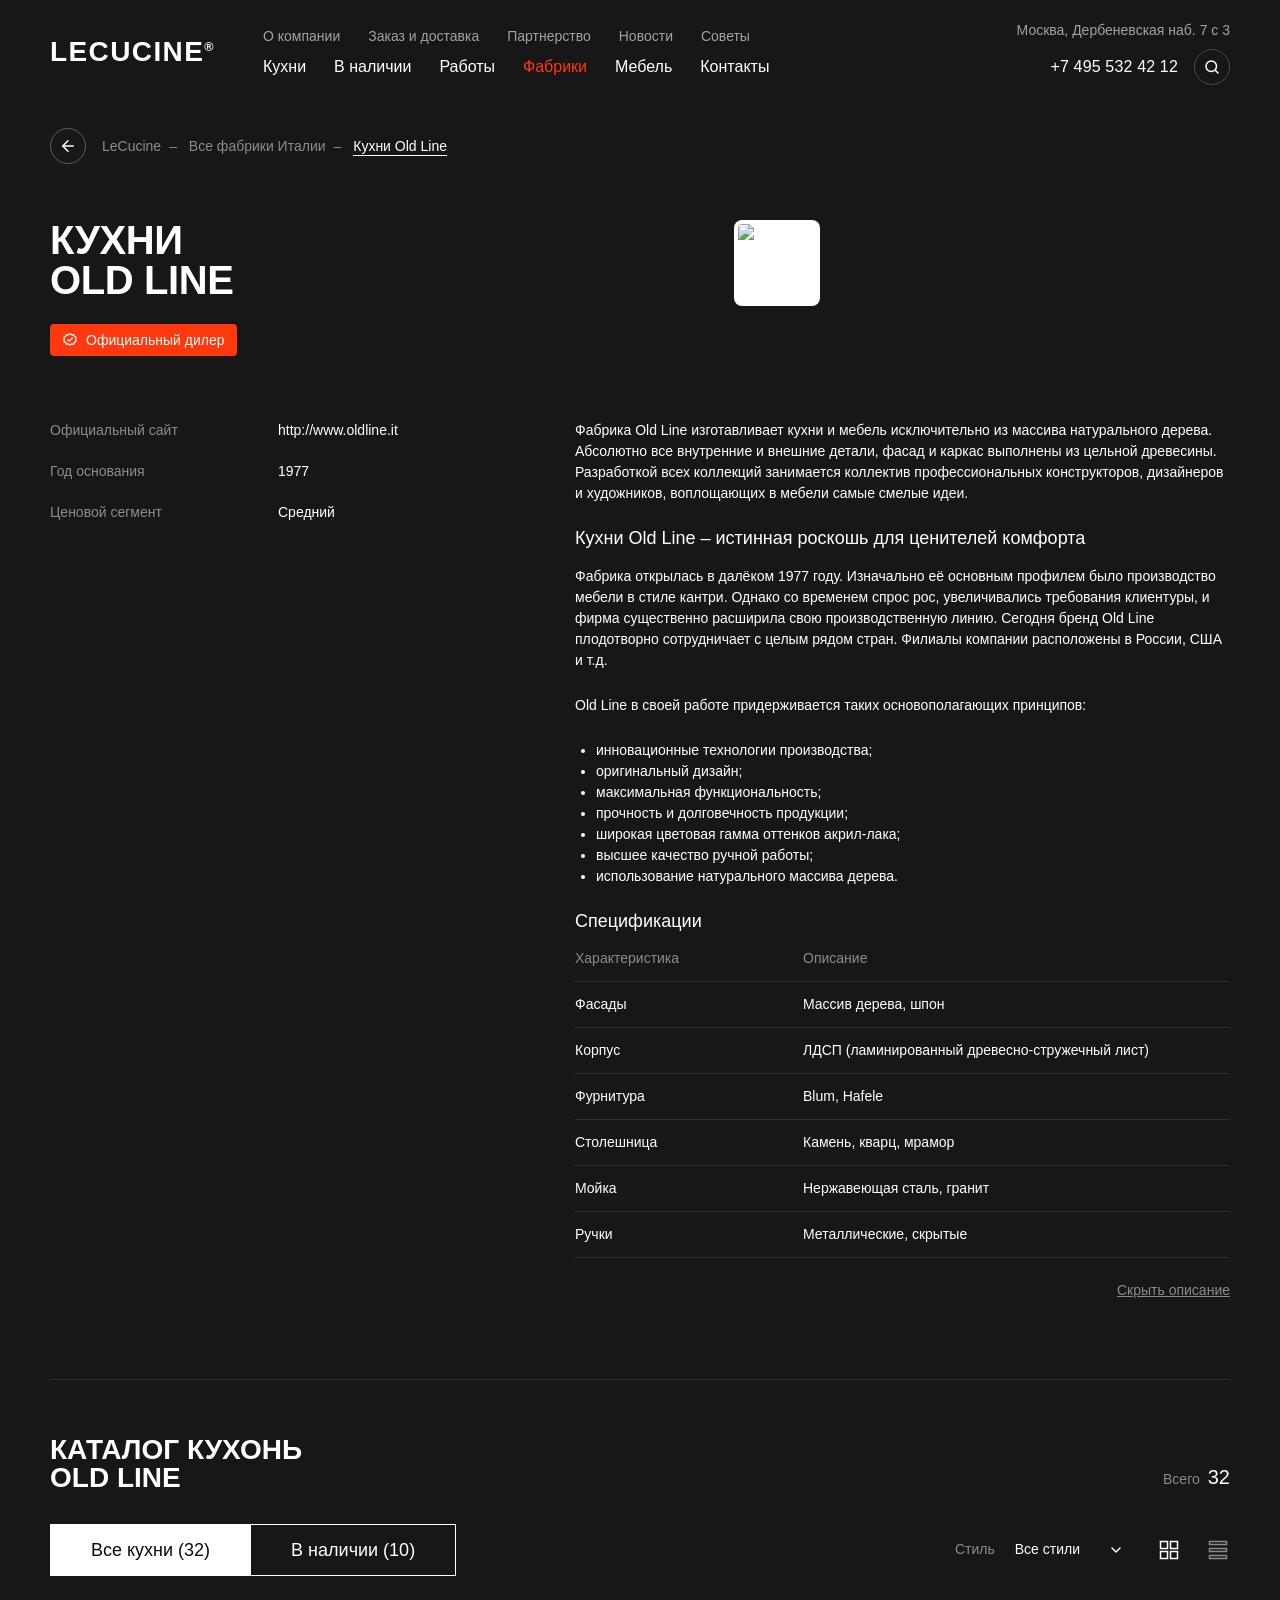
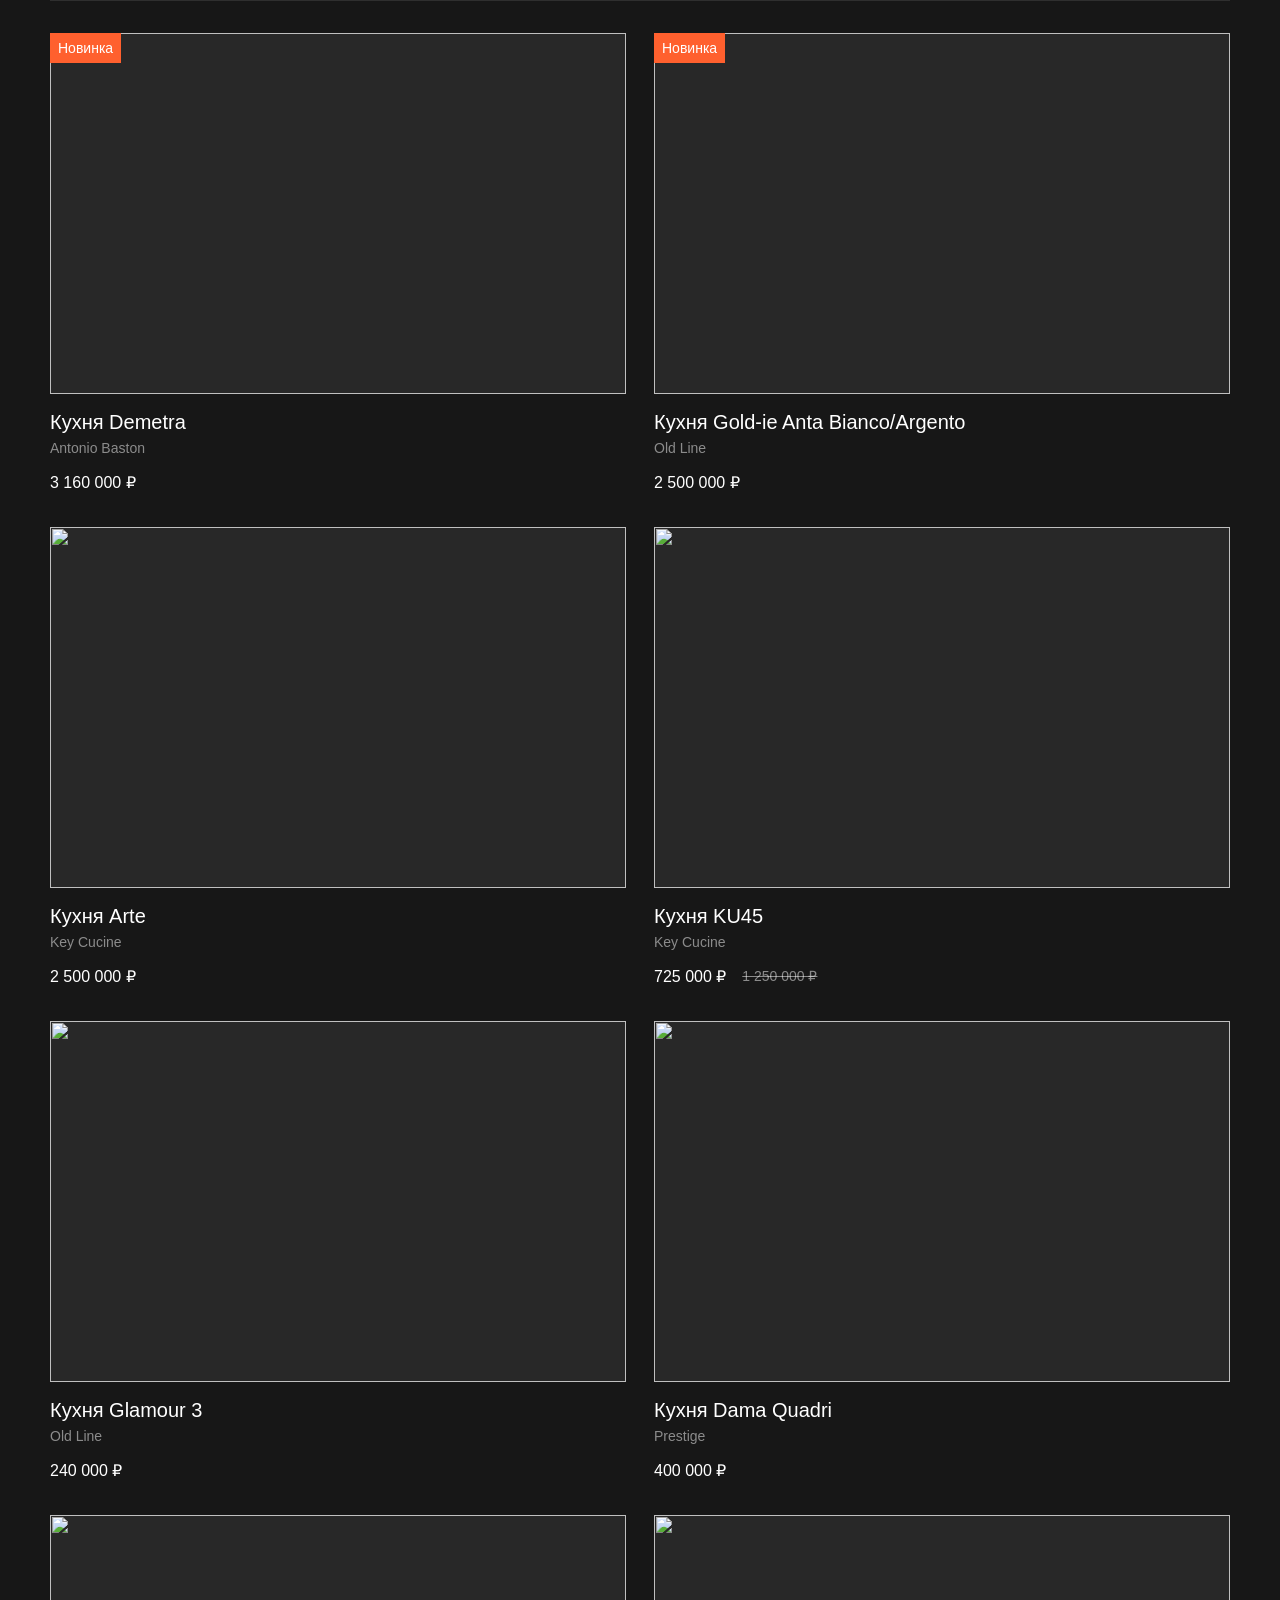
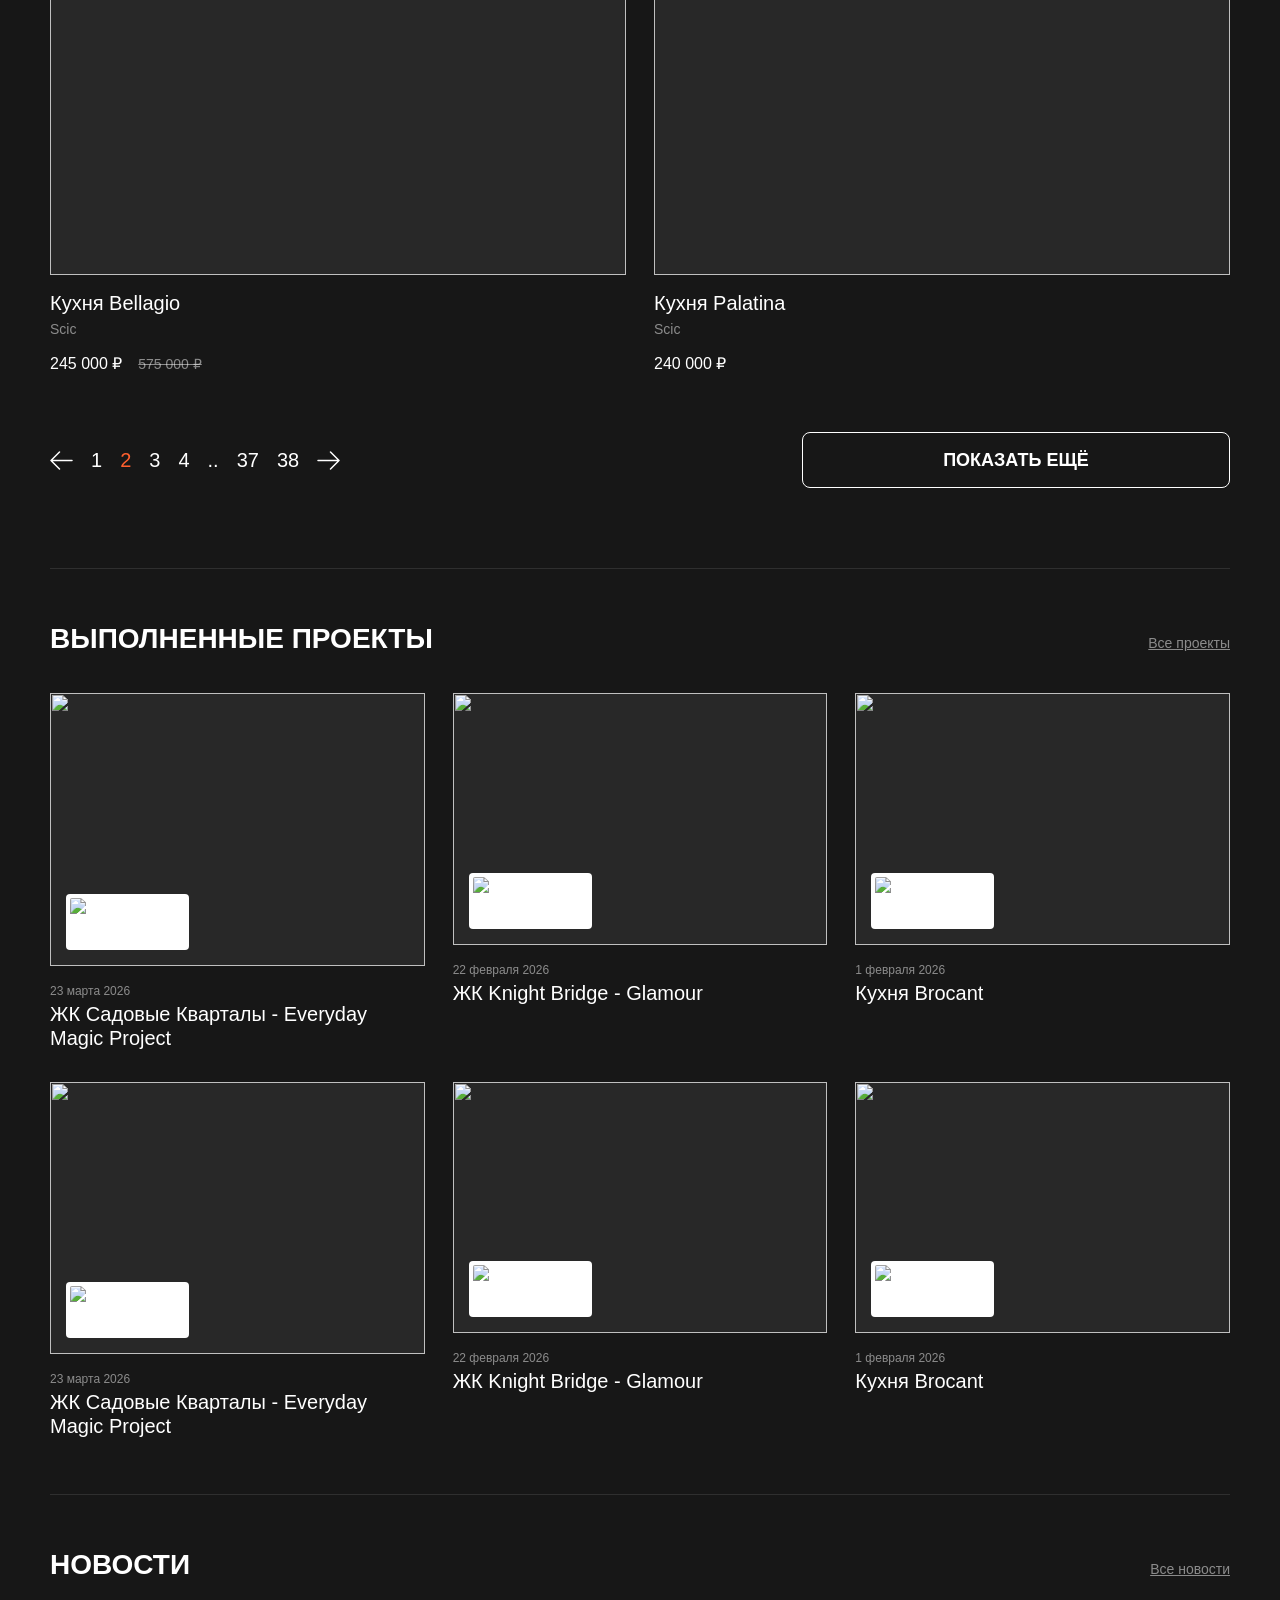
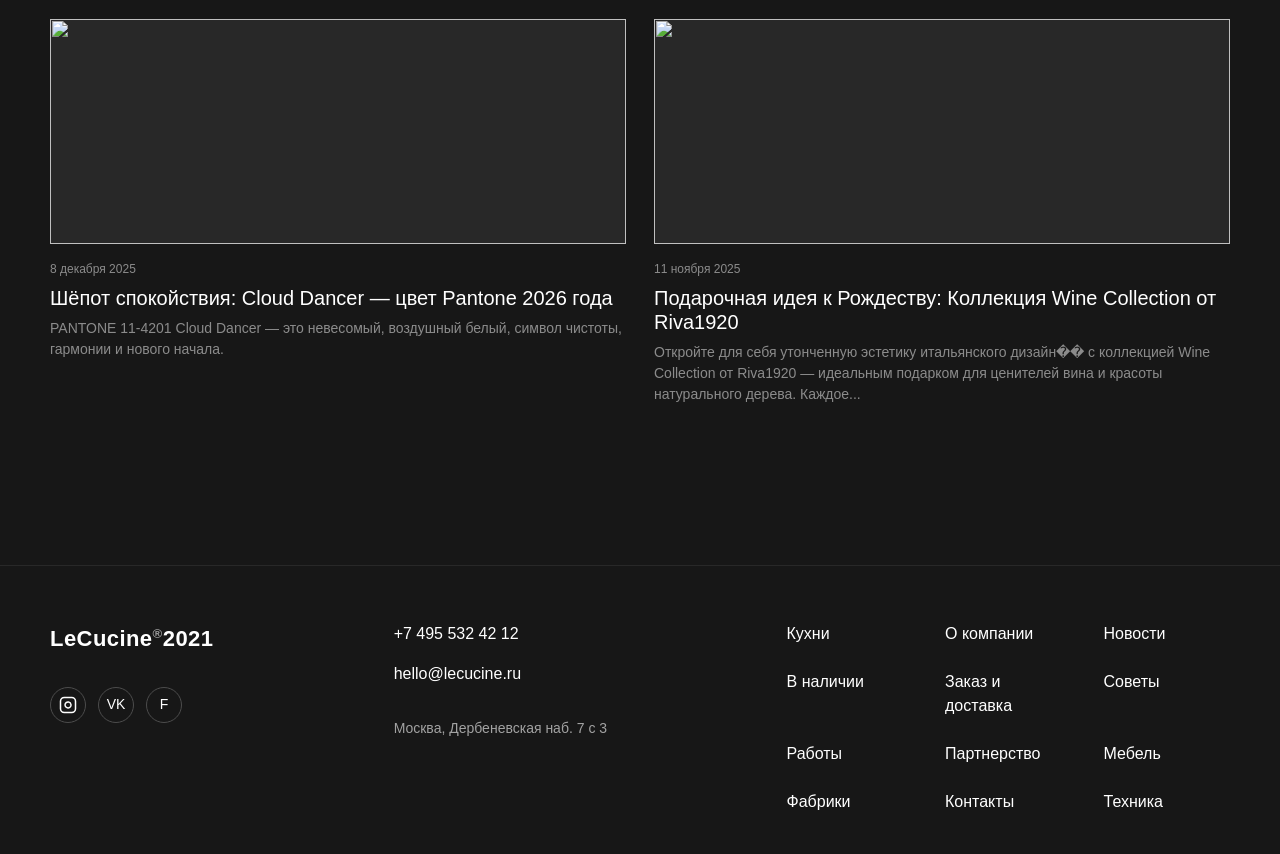
==== pages/factory/index.html @ 33e74cdb "Initial commit: LeCucine static prototype" ====
<!DOCTYPE html>
<html lang="ru">
<head>
  <meta charset="UTF-8" />
  <meta name="viewport" content="width=device-width, initial-scale=1.0" />
  <title>Кухни Old Line — LeCucine</title>

  <link rel="preconnect" href="https://api.fontshare.com" />
  <link href="https://api.fontshare.com/v2/css?f[]=switzer@400,500,600,700,800,900&display=swap" rel="stylesheet" />

  <link rel="stylesheet" href="../../shared/styles/base.css" />
  <link rel="stylesheet" href="../../shared/styles/header.css" />
  <link rel="stylesheet" href="../../shared/styles/footer.css" />
  <link rel="stylesheet" href="../../shared/styles/mobile-menu.css" />
  <link rel="stylesheet" href="./styles.css" />
</head>
<body>

  <!-- ===== Header ===== -->
  <header class="site-header">
    <div class="container">
      <div class="site-header__inner">
        <div class="site-header__brand">
          <a href="/" class="site-header__logo">LECUCINE<sup>®</sup></a>
          <nav class="site-header__nav" aria-label="Главная навигация">
            <div class="site-header__top">
              <a href="/about">О компании</a>
              <a href="/delivery">Заказ и доставка</a>
              <a href="/partners">Партнерство</a>
              <a href="/novosti">Новости</a>
              <a href="/sovety">Советы</a>
            </div>
            <div class="site-header__main">
              <a href="/kuhni">Кухни</a>
              <a href="/v-nalichii">В наличии</a>
              <a href="/raboty">Работы</a>
              <a href="/fabriki" class="active">Фабрики</a>
              <a href="/mebel">Мебель</a>
              <a href="/kontakty">Контакты</a>
            </div>
          </nav>
        </div>
        <div class="site-header__aside">
          <div class="site-header__address">Москва, Дербеневская наб. 7 с 3</div>
          <div class="site-header__phone-row">
            <a href="tel:+74955324212" class="site-header__phone">+7 495 532 42 12</a>
            <button class="site-header__search" aria-label="Поиск">
              <svg width="18" height="18" viewBox="0 0 24 24" fill="none" stroke="currentColor" stroke-width="2" stroke-linecap="round" stroke-linejoin="round"><circle cx="11" cy="11" r="7" /><line x1="20" y1="20" x2="16.65" y2="16.65" /></svg>
            </button>
          </div>
        </div>
        <button class="site-header__burger" aria-label="Открыть меню"><span></span><span></span><span></span></button>
      </div>
    </div>
  </header>

  <main>
    <div class="container">

      <!-- ===== Top: back + breadcrumbs ===== -->
      <div class="factory-top">
        <a href="/fabriki" class="factory-top__back" aria-label="Назад">
          <svg width="18" height="18" viewBox="0 0 24 24" fill="none" stroke="currentColor" stroke-width="2" stroke-linecap="round" stroke-linejoin="round"><line x1="19" y1="12" x2="5" y2="12" /><polyline points="12 19 5 12 12 5" /></svg>
        </a>
        <nav class="factory-top__crumbs" aria-label="Хлебные крошки">
          <a href="/">LeCucine</a><span class="sep">–</span>
          <a href="/fabriki">Все фабрики Италии</a><span class="sep">–</span>
          <span class="current">Кухни Old Line</span>
        </nav>
      </div>

      <!-- ===== Hero ===== -->
      <section class="factory-hero">

        <!-- Title row: 770w (text 542 + logo 86) -->
        <div class="factory-hero__head">
          <div class="factory-hero__head-text">
            <h1 class="factory-hero__name">Кухни<br />Old Line</h1>
            <span class="factory-hero__dealer">
              <svg class="factory-hero__dealer-icon" width="16" height="16" viewBox="0 0 16 16" fill="none" xmlns="http://www.w3.org/2000/svg" aria-hidden="true">
                <path d="M8 1.6 9.59 2.81 11.58 2.55 12.46 4.34 14.16 5.41 13.65 7.36 14.16 9.31 12.46 10.38 11.58 12.17 9.59 11.91 8 13.12 6.41 11.91 4.42 12.17 3.54 10.38 1.84 9.31 2.35 7.36 1.84 5.41 3.54 4.34 4.42 2.55 6.41 2.81 8 1.6Z" stroke="currentColor" stroke-width="1.2" stroke-linejoin="round" />
                <path d="M5.6 7.6 7.2 9.2 10.4 6" stroke="currentColor" stroke-width="1.2" stroke-linecap="round" stroke-linejoin="round" />
              </svg>
              Официальный дилер
            </span>
          </div>
          <a href="https://www.oldline.it" class="factory-hero__brand-logo" aria-label="Old Line">
            <img src="../../assets/figma-factory/brand-logo.png" alt="Old Line" />
          </a>
        </div>

        <!-- Body: 332 + 655 -->
        <div class="factory-hero__body">

          <!-- Left: extra info 332w -->
          <dl class="factory-meta">
            <div class="factory-meta__row">
              <dt class="factory-meta__label">Официальный сайт</dt>
              <dd class="factory-meta__value"><a href="https://www.oldline.it" rel="nofollow noopener" target="_blank">http://www.oldline.it</a></dd>
            </div>
            <div class="factory-meta__row">
              <dt class="factory-meta__label">Год основания</dt>
              <dd class="factory-meta__value">1977</dd>
            </div>
            <div class="factory-meta__row">
              <dt class="factory-meta__label">Ценовой сегмент</dt>
              <dd class="factory-meta__value">Средний</dd>
            </div>
          </dl>

          <!-- Right: description 655w -->
          <div class="factory-desc">
            <p>Фабрика Old Line изготавливает кухни и мебель исключительно из массива натурального дерева. Абсолютно все внутренние и внешние детали, фасад и каркас выполнены из цельной древесины. Разработкой всех коллекций занимается коллектив профессиональных конструкторов, дизайнеров и художников, воплощающих в мебели самые смелые идеи.</p>

            <h2 class="factory-desc__heading">Кухни Old Line – истинная роскошь для ценителей комфорта</h2>

            <p>Фабрика открылась в далёком 1977 году. Изначально её основным профилем было производство мебели в стиле кантри. Однако со временем спрос рос, увеличивались требования клиентуры, и фирма существенно расширила свою производственную линию. Сегодня бренд Old Line плодотворно сотрудничает с целым рядом стран. Филиалы компании расположены в России, США и т.д.</p>

            <p>Old Line в своей работе придерживается таких основополагающих принципов:</p>

            <ul class="factory-desc__list">
              <li>инновационные технологии производства;</li>
              <li>оригинальный дизайн;</li>
              <li>максимальная функциональность;</li>
              <li>прочность и долговечность продукции;</li>
              <li>широкая цветовая гамма оттенков акрил-лака;</li>
              <li>высшее качество ручной работы;</li>
              <li>использование натурального массива дерева.</li>
            </ul>

            <h2 class="factory-desc__heading">Спецификации</h2>

            <div class="factory-specs">
              <div class="factory-specs__row factory-specs__row--head">
                <span class="factory-specs__label">Характеристика</span>
                <span class="factory-specs__value">Описание</span>
              </div>
              <div class="factory-specs__row">
                <span class="factory-specs__label">Фасады</span>
                <span class="factory-specs__value">Массив дерева, шпон</span>
              </div>
              <div class="factory-specs__row">
                <span class="factory-specs__label">Корпус</span>
                <span class="factory-specs__value">ЛДСП (ламинированный древесно-стружечный лист)</span>
              </div>
              <div class="factory-specs__row">
                <span class="factory-specs__label">Фурнитура</span>
                <span class="factory-specs__value">Blum, Hafele</span>
              </div>
              <div class="factory-specs__row">
                <span class="factory-specs__label">Столешница</span>
                <span class="factory-specs__value">Камень, кварц, мрамор</span>
              </div>
              <div class="factory-specs__row">
                <span class="factory-specs__label">Мойка</span>
                <span class="factory-specs__value">Нержавеющая сталь, гранит</span>
              </div>
              <div class="factory-specs__row">
                <span class="factory-specs__label">Ручки</span>
                <span class="factory-specs__value">Металлические, скрытые</span>
              </div>
            </div>

            <a href="#" class="factory-desc__toggle">Скрыть описание</a>
          </div>
        </div>
      </section>

      <!-- ===== Catalog title ===== -->
      <div class="catalog-title-row">
        <h2 class="catalog-title">Каталог кухонь<br />Old Line</h2>
        <div class="catalog-count">
          <span class="catalog-count__label">Всего</span>
          <span class="catalog-count__value">32</span>
        </div>
      </div>

      <!-- ===== Tabs row ===== -->
      <div class="catalog-tabs-row">
        <div class="catalog-tabs">
          <a href="#" class="catalog-tab catalog-tab--active">Все кухни (32)</a>
          <a href="#" class="catalog-tab">В наличии (10)</a>
        </div>
        <div class="catalog-tools">
          <label class="catalog-dropdown">
            <span class="catalog-dropdown__label">Стиль</span>
            <span class="catalog-dropdown__value">Все стили</span>
            <svg class="catalog-dropdown__chevron" width="16" height="16" viewBox="0 0 16 16" fill="none" aria-hidden="true">
              <path d="M4 6L8 10L12 6" stroke="currentColor" stroke-width="1.5" stroke-linecap="round" stroke-linejoin="round" />
            </svg>
          </label>
          <button class="catalog-grid-btn catalog-grid-btn--active" aria-label="Сетка">
            <svg width="20" height="20" viewBox="0 0 20 20" fill="none" aria-hidden="true">
              <rect x="1.5" y="1.5" width="7" height="7" stroke="currentColor" stroke-width="1.5" />
              <rect x="11.5" y="1.5" width="7" height="7" stroke="currentColor" stroke-width="1.5" />
              <rect x="1.5" y="11.5" width="7" height="7" stroke="currentColor" stroke-width="1.5" />
              <rect x="11.5" y="11.5" width="7" height="7" stroke="currentColor" stroke-width="1.5" />
            </svg>
          </button>
          <button class="catalog-grid-btn" aria-label="Список">
            <svg width="20" height="20" viewBox="0 0 20 20" fill="none" aria-hidden="true">
              <rect x="1.5" y="1.5" width="17" height="3" stroke="currentColor" stroke-width="1.5" />
              <rect x="1.5" y="8.5" width="17" height="3" stroke="currentColor" stroke-width="1.5" />
              <rect x="1.5" y="15.5" width="17" height="3" stroke="currentColor" stroke-width="1.5" />
            </svg>
          </button>
        </div>
      </div>

      <!-- ===== Products grid 2×4 (Figma 4:2655) ===== -->
      <section class="catalog-products">
        <article class="catalog-product">
          <a href="/kuhni/demetra" class="catalog-product__media">
            <img class="catalog-product__img" src="../../assets/figma-factory/product-01.jpg" alt="" />
            <span class="catalog-product__label">Новинка</span>
          </a>
          <div class="catalog-product__body">
            <a href="/kuhni/demetra" class="catalog-product__name">Кухня Demetra</a>
            <div class="catalog-product__brand">Antonio Baston</div>
            <div class="catalog-product__prices">
              <span class="catalog-product__price">3&nbsp;160&nbsp;000&nbsp;₽</span>
            </div>
          </div>
        </article>

        <article class="catalog-product">
          <a href="/kuhni/gold-ie" class="catalog-product__media">
            <img class="catalog-product__img" src="../../assets/figma-factory/product-02.jpg" alt="" />
            <span class="catalog-product__label">Новинка</span>
          </a>
          <div class="catalog-product__body">
            <a href="/kuhni/gold-ie" class="catalog-product__name">Кухня Gold-ie Anta Bianco/Argento</a>
            <div class="catalog-product__brand">Old Line</div>
            <div class="catalog-product__prices">
              <span class="catalog-product__price">2&nbsp;500&nbsp;000&nbsp;₽</span>
            </div>
          </div>
        </article>

        <article class="catalog-product">
          <a href="/kuhni/arte" class="catalog-product__media">
            <img class="catalog-product__img" src="../../assets/figma-factory/product-03.jpg" alt="" />
          </a>
          <div class="catalog-product__body">
            <a href="/kuhni/arte" class="catalog-product__name">Кухня Arte</a>
            <div class="catalog-product__brand">Key Cucine</div>
            <div class="catalog-product__prices">
              <span class="catalog-product__price">2&nbsp;500&nbsp;000&nbsp;₽</span>
            </div>
          </div>
        </article>

        <article class="catalog-product">
          <a href="/kuhni/ku45" class="catalog-product__media">
            <img class="catalog-product__img" src="../../assets/figma-factory/product-04.jpg" alt="" />
          </a>
          <div class="catalog-product__body">
            <a href="/kuhni/ku45" class="catalog-product__name">Кухня KU45</a>
            <div class="catalog-product__brand">Key Cucine</div>
            <div class="catalog-product__prices">
              <span class="catalog-product__price">725&nbsp;000&nbsp;₽</span>
              <span class="catalog-product__price-old">1&nbsp;250&nbsp;000&nbsp;₽</span>
            </div>
          </div>
        </article>

        <article class="catalog-product">
          <a href="/kuhni/glamour-3" class="catalog-product__media">
            <img class="catalog-product__img" src="../../assets/figma-factory/product-05.jpg" alt="" />
          </a>
          <div class="catalog-product__body">
            <a href="/kuhni/glamour-3" class="catalog-product__name">Кухня Glamour 3</a>
            <div class="catalog-product__brand">Old Line</div>
            <div class="catalog-product__prices">
              <span class="catalog-product__price">240&nbsp;000&nbsp;₽</span>
            </div>
          </div>
        </article>

        <article class="catalog-product">
          <a href="/kuhni/dama-quadri" class="catalog-product__media">
            <img class="catalog-product__img" src="../../assets/figma-factory/product-06.jpg" alt="" />
          </a>
          <div class="catalog-product__body">
            <a href="/kuhni/dama-quadri" class="catalog-product__name">Кухня Dama Quadri</a>
            <div class="catalog-product__brand">Prestige</div>
            <div class="catalog-product__prices">
              <span class="catalog-product__price">400&nbsp;000&nbsp;₽</span>
            </div>
          </div>
        </article>

        <article class="catalog-product">
          <a href="/kuhni/bellagio" class="catalog-product__media">
            <img class="catalog-product__img" src="../../assets/figma-factory/product-07.jpg" alt="" />
          </a>
          <div class="catalog-product__body">
            <a href="/kuhni/bellagio" class="catalog-product__name">Кухня Bellagio</a>
            <div class="catalog-product__brand">Scic</div>
            <div class="catalog-product__prices">
              <span class="catalog-product__price">245&nbsp;000&nbsp;₽</span>
              <span class="catalog-product__price-old">575&nbsp;000&nbsp;₽</span>
            </div>
          </div>
        </article>

        <article class="catalog-product">
          <a href="/kuhni/palatina" class="catalog-product__media">
            <img class="catalog-product__img" src="../../assets/figma-factory/product-08.jpg" alt="" />
          </a>
          <div class="catalog-product__body">
            <a href="/kuhni/palatina" class="catalog-product__name">Кухня Palatina</a>
            <div class="catalog-product__brand">Scic</div>
            <div class="catalog-product__prices">
              <span class="catalog-product__price">240&nbsp;000&nbsp;₽</span>
            </div>
          </div>
        </article>
      </section>

      <!-- ===== Pagination + Show more ===== -->
      <div class="catalog-paginate">
        <nav class="pagination" aria-label="Пагинация">
          <button class="pagination__btn pagination__btn--prev" aria-label="Назад">
            <svg width="23" height="19" viewBox="0 0 23 19" fill="none" aria-hidden="true">
              <path d="M22 9.5H1M1 9.5L9.5 1M1 9.5L9.5 18" stroke="currentColor" stroke-width="1.5" stroke-linecap="round" stroke-linejoin="round" />
            </svg>
          </button>
          <a href="?page=1" class="pagination__page">1</a>
          <a href="?page=2" class="pagination__page is-active">2</a>
          <a href="?page=3" class="pagination__page">3</a>
          <a href="?page=4" class="pagination__page">4</a>
          <span class="pagination__dots">..</span>
          <a href="?page=37" class="pagination__page">37</a>
          <a href="?page=38" class="pagination__page">38</a>
          <button class="pagination__btn pagination__btn--next" aria-label="Вперёд">
            <svg width="23" height="19" viewBox="0 0 23 19" fill="none" aria-hidden="true">
              <path d="M1 9.5H22M22 9.5L13.5 1M22 9.5L13.5 18" stroke="currentColor" stroke-width="1.5" stroke-linecap="round" stroke-linejoin="round" />
            </svg>
          </button>
        </nav>
        <button class="show-more" type="button">Показать ещё</button>
      </div>

      <!-- ===== Other Kitchens (Projects) — Figma 4:2633 ===== -->
      <section class="related related--projects">
        <div class="related__header">
          <h2 class="related__title">Выполненные проекты</h2>
          <a href="/raboty" class="related__link">Все проекты</a>
        </div>
        <div class="related__grid related__grid--3">
          <article class="project-card">
            <a href="/raboty/1" class="project-card__media project-card__media--tall">
              <img class="project-card__img" src="../../assets/figma-factory/project-01.jpg" alt="" />
              <span class="project-card__brand"><img src="../../assets/figma-factory/brand-logo.png" alt="Old Line" /></span>
            </a>
            <div class="project-card__body">
              <div class="project-card__date">23 марта 2026</div>
              <a href="/raboty/1" class="project-card__title">ЖК Садовые Кварталы - Everyday Magic Project</a>
            </div>
          </article>
          <article class="project-card">
            <a href="/raboty/2" class="project-card__media">
              <img class="project-card__img" src="../../assets/figma-factory/project-02.jpg" alt="" />
              <span class="project-card__brand"><img src="../../assets/figma-factory/brand-logo.png" alt="Old Line" /></span>
            </a>
            <div class="project-card__body">
              <div class="project-card__date">22 февраля 2026</div>
              <a href="/raboty/2" class="project-card__title">ЖК Knight Bridge - Glamour</a>
            </div>
          </article>
          <article class="project-card">
            <a href="/raboty/3" class="project-card__media">
              <img class="project-card__img" src="../../assets/figma-factory/project-03.jpg" alt="" />
              <span class="project-card__brand"><img src="../../assets/figma-factory/brand-logo.png" alt="Old Line" /></span>
            </a>
            <div class="project-card__body">
              <div class="project-card__date">1 февраля 2026</div>
              <a href="/raboty/3" class="project-card__title">Кухня Brocant</a>
            </div>
          </article>
          <article class="project-card">
            <a href="/raboty/4" class="project-card__media project-card__media--tall">
              <img class="project-card__img" src="../../assets/figma-factory/project-01.jpg" alt="" />
              <span class="project-card__brand"><img src="../../assets/figma-factory/brand-logo.png" alt="Old Line" /></span>
            </a>
            <div class="project-card__body">
              <div class="project-card__date">23 марта 2026</div>
              <a href="/raboty/4" class="project-card__title">ЖК Садовые Кварталы - Everyday Magic Project</a>
            </div>
          </article>
          <article class="project-card">
            <a href="/raboty/5" class="project-card__media">
              <img class="project-card__img" src="../../assets/figma-factory/project-02.jpg" alt="" />
              <span class="project-card__brand"><img src="../../assets/figma-factory/brand-logo.png" alt="Old Line" /></span>
            </a>
            <div class="project-card__body">
              <div class="project-card__date">22 февраля 2026</div>
              <a href="/raboty/5" class="project-card__title">ЖК Knight Bridge - Glamour</a>
            </div>
          </article>
          <article class="project-card">
            <a href="/raboty/6" class="project-card__media">
              <img class="project-card__img" src="../../assets/figma-factory/project-03.jpg" alt="" />
              <span class="project-card__brand"><img src="../../assets/figma-factory/brand-logo.png" alt="Old Line" /></span>
            </a>
            <div class="project-card__body">
              <div class="project-card__date">1 февраля 2026</div>
              <a href="/raboty/6" class="project-card__title">Кухня Brocant</a>
            </div>
          </article>
        </div>
      </section>

      <!-- ===== News — Figma 4:2644 ===== -->
      <section class="related related--news">
        <div class="related__header">
          <h2 class="related__title">Новости</h2>
          <a href="/novosti" class="related__link">Все новости</a>
        </div>
        <div class="related__grid related__grid--2">
          <article class="news-card">
            <a href="/novosti/1" class="news-card__media">
              <img class="news-card__img" src="../../assets/figma-factory/news-01.jpg" alt="" />
            </a>
            <div class="news-card__body">
              <div class="news-card__date">8 декабря 2025</div>
              <a href="/novosti/1" class="news-card__title">Шёпот спокойствия: Cloud Dancer — цвет Pantone 2026 года</a>
              <p class="news-card__excerpt">PANTONE 11-4201 Cloud Dancer — это невесомый, воздушный белый, символ чистоты, гармонии и нового начала.</p>
            </div>
          </article>
          <article class="news-card">
            <a href="/novosti/2" class="news-card__media">
              <img class="news-card__img" src="../../assets/figma-factory/news-02.jpg" alt="" />
            </a>
            <div class="news-card__body">
              <div class="news-card__date">11 ноября 2025</div>
              <a href="/novosti/2" class="news-card__title">Подарочная идея к Рождеству: Коллекция Wine Collection от Riva1920</a>
              <p class="news-card__excerpt">Откройте для себя утонченную эстетику итальянского дизайн�� с коллекцией Wine Collection от Riva1920 — идеальным подарком для ценителей вина и красоты натурального дерева. Каждое...</p>
            </div>
          </article>
        </div>
      </section>

    </div>
  </main>

  <!-- ===== Footer ===== -->
  <footer class="site-footer">
    <div class="container">
      <div class="site-footer__grid">
        <div class="site-footer__brand">
          <div class="site-footer__logo">LeCucine<sup>®</sup>2021</div>
          <div class="site-footer__socials">
            <a href="#" class="site-footer__social" aria-label="Instagram">
              <svg width="18" height="18" viewBox="0 0 24 24" fill="none" stroke="currentColor" stroke-width="2"><rect x="2" y="2" width="20" height="20" rx="5" ry="5" /><path d="M16 11.37A4 4 0 1 1 12.63 8 4 4 0 0 1 16 11.37z" /><line x1="17.5" y1="6.5" x2="17.51" y2="6.5" /></svg>
            </a>
            <a href="#" class="site-footer__social" aria-label="ВКонтакте">VK</a>
            <a href="#" class="site-footer__social" aria-label="Facebook">F</a>
          </div>
        </div>
        <div class="site-footer__contacts">
          <a href="tel:+74955324212">+7 495 532 42 12</a>
          <a href="mailto:hello@lecucine.ru">hello@lecucine.ru</a>
          <div class="site-footer__address">Москва, Дербеневская наб. 7 с 3</div>
        </div>
        <nav class="site-footer__nav" aria-label="Подвал — навигация">
          <a href="/kuhni">Кухни</a>
          <a href="/about">О компании</a>
          <a href="/novosti">Новости</a>
          <a href="/v-nalichii">В наличии</a>
          <a href="/delivery">Заказ и доставка</a>
          <a href="/sovety">Советы</a>
          <a href="/raboty">Работы</a>
          <a href="/partners">Партнерство</a>
          <a href="/mebel">Мебель</a>
          <a href="/fabriki">Фабрики</a>
          <a href="/kontakty">Контакты</a>
          <a href="/tehnika">Техника</a>
        </nav>
      </div>
    </div>
  </footer>

  <script src="../../shared/scripts/mobile-menu.js" defer></script>
</body>
</html>
---- shared/styles/base.css ----
/* ===== Design tokens — точные значения из Figma макета ===== */
:root {
  /* --- Colors --- */
  --bg: #171717;          /* основной фон страницы */
  --bg-deep: #090d18;     /* инверсный/глубокий фон секций */
  --bg-elev: #282828;     /* card / dropdown / elevated */
  --bg-elev-soft: #1a1a1a;
  --text: #ffffff;
  --text-muted: rgba(255, 255, 255, 0.6);
  --text-dim: rgba(255, 255, 255, 0.4);
  --border: #282828;
  --border-strong: #4c4c4c;

  --accent: #ff390e;       /* основной красный — CTA */
  --accent-hover: #ff602e; /* hover + бейдж "Новинка" */
  --accent-soft: #ffca80;  /* мягкий peach-бейдж */
  --success: #19b57f;      /* зелёный — star/успех */

  /* --- Layout --- */
  --container: 1340px;
  --gutter-desktop: 50px;
  --gutter-tablet: 24px;
  --gutter-mobile: 16px;

  --radius-xs: 2px;
  --radius-sm: 4px;
  --radius-md: 6px;

  /* --- Typography (Figma: Graphik LC Web → fallback Switzer/Inter) --- */
  --font-sans: 'Switzer', 'Graphik LC Web', 'Inter', -apple-system, BlinkMacSystemFont, 'Segoe UI', Roboto, sans-serif;
  --font-caps: 'Switzer', 'Helvetica Neue', 'Inter', sans-serif;

  /* Шкала размеров — реальные из макета */
  --fs-12: 12px;   /* tiny — captions */
  --fs-13: 13px;   /* uppercase mini, letter-spacing 0.26 */
  --fs-14: 14px;   /* body small */
  --fs-16: 16px;   /* body */
  --fs-20: 20px;   /* h3 / link big */
  --fs-28: 28px;   /* h2 — bold 800 */
  --fs-40: 40px;   /* h1 — bold 800 */

  /* Line heights — точные из макета */
  --lh-tight: 1.0;
  --lh-body: 1.5;
  --lh-14: 14px;
  --lh-21: 21px;
  --lh-24: 24px;

  /* Веса */
  --fw-regular: 400;
  --fw-bold: 800;

  /* === Backward-compat aliases (для старых стилей) === */
  --fs-xs: var(--fs-12);
  --fs-sm: var(--fs-14);
  --fs-base: var(--fs-16);
  --fs-md: var(--fs-16);
  --fs-lg: var(--fs-20);
  --fs-xl: var(--fs-28);
  --fs-2xl: var(--fs-40);
  --fs-3xl: var(--fs-40);

  --space-1: 4px;
  --space-2: 8px;
  --space-3: 12px;
  --space-4: 16px;
  --space-5: 24px;
  --space-6: 32px;
  --space-7: 40px;
  --space-8: 56px;
  --space-9: 80px;

  --t-fast: 0.15s ease;
  --t-base: 0.25s ease;

  --radius-lg: 12px;

  --gutter: var(--gutter-desktop);
  --font-display: var(--font-sans);
  --bg-card: var(--bg-elev);
}

/* ===== Reset ===== */
*,
*::before,
*::after { box-sizing: border-box; }

html, body { margin: 0; padding: 0; }

body {
  background: var(--bg);
  color: var(--text);
  font-family: var(--font-sans);
  font-size: var(--fs-16);
  font-weight: var(--fw-regular);
  line-height: var(--lh-body);
  -webkit-font-smoothing: antialiased;
  -moz-osx-font-smoothing: grayscale;
}

h1, h2, h3, h4, h5, h6, p { margin: 0; }

h1, h2, h3 { font-weight: var(--fw-bold); }
h1 { font-size: var(--fs-40); line-height: 40px; letter-spacing: -0.01em; }
h2 { font-size: var(--fs-28); line-height: 28px; }
h3 { font-size: var(--fs-20); line-height: 24px; }

button {
  font: inherit;
  color: inherit;
  background: none;
  border: none;
  cursor: pointer;
  padding: 0;
}
a { color: inherit; text-decoration: none; }
ul { list-style: none; margin: 0; padding: 0; }
img, svg { display: block; max-width: 100%; }
input, select, textarea { font: inherit; color: inherit; }

/* ===== Layout helpers ===== */
.container {
  width: 100%;
  max-width: calc(var(--container) + var(--gutter-desktop) * 2);
  margin: 0 auto;
  padding: 0 var(--gutter-desktop);
}

@media (max-width: 1023px) {
  .container { padding: 0 var(--gutter-tablet); }
}
@media (max-width: 639px) {
  .container { padding: 0 var(--gutter-mobile); }
}

/* ===== Buttons ===== */
.btn {
  display: inline-flex;
  align-items: center;
  justify-content: center;
  gap: 8px;
  padding: 16px 24px;
  font-family: var(--font-sans);
  font-weight: var(--fw-bold);
  font-size: var(--fs-14);
  letter-spacing: 0.03em;
  text-transform: uppercase;
  border-radius: var(--radius-xs);
  transition: background-color 0.15s ease, color 0.15s ease;
  cursor: pointer;
}

.btn--primary {
  background: var(--accent);
  color: #fff;
}
.btn--primary:hover { background: var(--accent-hover); }

.btn--outline {
  background: transparent;
  border: 1px solid var(--text);
  color: var(--text);
}
.btn--outline:hover { background: var(--text); color: var(--bg); }

.btn--secondary {
  background: var(--bg-elev);
  color: var(--text);
}
.btn--secondary:hover { background: var(--border-strong); }

/* ===== Link styles ===== */
.link-underline {
  border-bottom: 1px solid currentColor;
  padding-bottom: 1px;
  transition: opacity 0.15s ease;
}
.link-underline:hover { opacity: 0.7; }

/* ===== Caps mini-text (для буквенных фильтров и т.п.) ===== */
.caps-mini {
  font-family: var(--font-caps);
  font-weight: 300;
  font-size: var(--fs-13);
  letter-spacing: 0.26em;
  text-transform: uppercase;
}
---- shared/styles/header.css ----
/* ===== Header — 1440×104 (без алфавита) ===== */

.site-header {
  background: var(--bg);
  position: sticky;
  top: 0;
  z-index: 100;
}

/* Главный ряд — flexbox: logo | nav | aside */
.site-header__inner {
  display: flex;
  align-items: center;
  gap: 48px;
  height: 104px;
  min-width: 0;
}

/* Brand — обёртка с логотипом и nav бок-о-бок */
.site-header__brand {
  display: flex;
  align-items: center;
  gap: 48px;
  flex: 1;
  min-width: 0;
}

.site-header__logo {
  font-family: var(--font-sans);
  font-weight: var(--fw-bold);
  font-size: 28px;
  letter-spacing: 0.05em;
  color: var(--text);
  white-space: nowrap;
  flex-shrink: 0;
}
.site-header__logo sup {
  font-size: 0.45em;
  vertical-align: super;
}

/* Двухуровневая навигация */
.site-header__nav {
  display: flex;
  flex-direction: column;
  gap: 8px;
  min-width: 0;
  flex: 1;
}

.site-header__top,
.site-header__main {
  display: flex;
  align-items: center;
  gap: 28px;
  flex-wrap: wrap;
}

.site-header__top a {
  color: var(--text-muted);
  font-size: var(--fs-14);
  line-height: var(--lh-21);
  white-space: nowrap;
  transition: color 0.15s ease;
}
.site-header__top a:hover { color: var(--text); }

.site-header__main a {
  color: var(--text);
  font-size: var(--fs-16);
  line-height: var(--lh-24);
  white-space: nowrap;
  transition: opacity 0.15s ease;
}
.site-header__main a:hover { opacity: 0.7; }
.site-header__main a.active { color: var(--accent); }

/* Правый блок — адрес + телефон + поиск */
.site-header__aside {
  display: flex;
  flex-direction: column;
  gap: 8px;
  align-items: flex-end;
  text-align: right;
  flex-shrink: 0;
}

.site-header__address {
  color: var(--text-muted);
  font-size: var(--fs-14);
  line-height: var(--lh-21);
  white-space: nowrap;
}

.site-header__phone-row {
  display: flex;
  align-items: center;
  gap: 16px;
}

.site-header__phone {
  font-size: var(--fs-16);
  line-height: var(--lh-24);
  letter-spacing: 0.01em;
  white-space: nowrap;
}

.site-header__search {
  display: inline-flex;
  align-items: center;
  justify-content: center;
  width: 36px;
  height: 36px;
  border-radius: 50%;
  border: 1px solid var(--border-strong);
  flex-shrink: 0;
  transition: background 0.15s ease;
}
.site-header__search:hover { background: var(--bg-elev); }

.site-header__burger {
  display: none;
  width: 32px;
  height: 32px;
  flex-direction: column;
  justify-content: center;
  gap: 5px;
  flex-shrink: 0;
}
.site-header__burger span {
  display: block;
  height: 2px;
  background: var(--text);
}

/* === Tablet (≤1279): прячем верхний ряд nav и адрес === */
@media (max-width: 1279px) {
  .site-header__inner { height: 80px; gap: 32px; }
  .site-header__brand { gap: 32px; }
  .site-header__top { display: none; }
  .site-header__main { gap: 20px; }
  .site-header__address { display: none; }
}

/* === Mobile (≤767): бургер === */
@media (max-width: 767px) {
  .site-header__inner { height: 64px; gap: 16px; }
  .site-header__brand { flex: 0 0 auto; gap: 0; }
  .site-header__logo { font-size: 22px; }
  .site-header__nav { display: none; }
  .site-header__aside { display: none; }
  .site-header__burger { display: flex; margin-left: auto; }
}
---- shared/styles/footer.css ----
/* ===== Footer (1440×315) ===== */
.site-footer {
  border-top: 1px solid var(--border);
  padding: 56px 0 40px;
  margin-top: 80px;
}

.site-footer__grid {
  display: grid;
  grid-template-columns: 1.2fr 1.4fr 1.8fr;
  gap: 48px;
}

.site-footer__brand {
  display: flex;
  flex-direction: column;
  gap: 32px;
}

.site-footer__logo {
  font-size: 22px;
  font-weight: var(--fw-bold);
  letter-spacing: 0.02em;
}
.site-footer__logo sup {
  font-size: 0.6em;
  vertical-align: super;
  color: var(--text-muted);
}

.site-footer__socials {
  display: flex;
  gap: 12px;
}

.site-footer__social {
  display: inline-flex;
  width: 36px;
  height: 36px;
  align-items: center;
  justify-content: center;
  border-radius: 50%;
  border: 1px solid var(--border-strong);
  color: var(--text);
  font-size: var(--fs-14);
  transition: background 0.15s ease;
}
.site-footer__social:hover { background: var(--bg-elev); }

.site-footer__contacts {
  display: flex;
  flex-direction: column;
  gap: 16px;
}
.site-footer__contacts a {
  font-size: var(--fs-16);
  line-height: var(--lh-24);
  transition: color 0.15s ease;
}
.site-footer__contacts a:hover { color: var(--accent); }

.site-footer__address {
  color: var(--text-muted);
  font-size: var(--fs-14);
  line-height: var(--lh-21);
  margin-top: 16px;
}

.site-footer__nav {
  display: grid;
  grid-template-columns: repeat(3, 1fr);
  gap: 24px 32px;
}

.site-footer__nav a {
  font-size: var(--fs-16);
  line-height: var(--lh-24);
  color: var(--text);
  transition: opacity 0.15s ease;
}
.site-footer__nav a:hover { opacity: 0.7; }

@media (max-width: 1023px) {
  .site-footer__grid { grid-template-columns: 1fr 1fr; }
  .site-footer__nav { grid-column: 1 / -1; }
}

@media (max-width: 639px) {
  .site-footer { padding: 40px 0 32px; margin-top: 56px; }
  .site-footer__grid { grid-template-columns: 1fr; gap: 32px; }
  .site-footer__nav { grid-template-columns: 1fr 1fr; gap: 16px; }
}
---- shared/styles/mobile-menu.css ----
/* ===== Mobile menu overlay ===== */
.mobile-menu {
  position: fixed;
  inset: 0;
  z-index: 1000;
  background: var(--bg);
  transform: translateX(100%);
  transition: transform 0.3s ease;
  display: flex;
  flex-direction: column;
  overflow-y: auto;
}
.mobile-menu.is-open { transform: translateX(0); }

.mobile-menu__head {
  display: flex;
  align-items: center;
  justify-content: space-between;
  padding: 16px 16px;
  border-bottom: 1px solid var(--border);
  position: sticky;
  top: 0;
  background: var(--bg);
  z-index: 2;
}

.mobile-menu__logo {
  font-family: var(--font-sans);
  font-weight: var(--fw-bold);
  font-size: 22px;
  letter-spacing: 0.05em;
  color: var(--text);
}
.mobile-menu__logo sup { font-size: 0.45em; vertical-align: super; }

.mobile-menu__close {
  width: 36px;
  height: 36px;
  display: inline-flex;
  align-items: center;
  justify-content: center;
  border-radius: 50%;
  border: 1px solid var(--border-strong);
  color: var(--text);
}
.mobile-menu__close:hover { background: var(--bg-elev); }

.mobile-menu__body {
  flex: 1;
  padding: 24px 16px 32px;
  display: flex;
  flex-direction: column;
  gap: 32px;
}

.mobile-menu__main {
  display: flex;
  flex-direction: column;
}
.mobile-menu__main a {
  display: block;
  font-size: 22px;
  font-weight: 600;
  padding: 14px 0;
  border-bottom: 1px solid var(--border);
  color: var(--text);
}
.mobile-menu__main a.active { color: var(--accent); }

.mobile-menu__top {
  display: flex;
  flex-direction: column;
}
.mobile-menu__top a {
  display: block;
  font-size: 16px;
  padding: 10px 0;
  color: var(--text-muted);
}

.mobile-menu__contacts {
  display: flex;
  flex-direction: column;
  gap: 8px;
  padding-top: 8px;
  border-top: 1px solid var(--border);
}
.mobile-menu__contacts a {
  font-size: 16px;
  color: var(--text);
}
.mobile-menu__address {
  font-size: 14px;
  color: var(--text-muted);
  margin-top: 4px;
}

.mobile-menu__socials {
  display: flex;
  gap: 12px;
}
.mobile-menu__social {
  width: 36px;
  height: 36px;
  display: inline-flex;
  align-items: center;
  justify-content: center;
  border-radius: 50%;
  border: 1px solid var(--border-strong);
  color: var(--text);
  font-size: 14px;
}

/* prevent body scroll when menu open */
body.mobile-menu-open { overflow: hidden; }

/* show only on mobile */
@media (min-width: 768px) {
  .mobile-menu { display: none !important; }
}
---- pages/factory/styles.css ----
/* ===== Page: Factory (Кухни Old Line) =====
   Figma node 4:2569 — 1 к 1
   Hero: Title 770w (text 542 + logo 86, gap 142) → Body 332+655 (gap auto)
   Description 655w: paragraphs 14 + h3 18 + bullet list + Спецификации specs (label 200 + value 428)
   Catalog: title 542w + count right-aligned ("Всего" 14 muted + value 20 medium)
   Tabs: 2 (white-bg "В наличии" + outlined "Все кухни"), dropdown 305w + 2 grid-view btns
   Products: 2-col 656×512 (image 656×411 + body)
   Pagination: 1..38 (active = #ff602e), arrows 23×19. Show more 428×56 outline button.
   Other Kitchens: 3-col, 6 cards alternating tall(428/311) + normal(428/335)
   News: 2-col 656w cards, image 656×256 + date 12 + title 20 + excerpt 14
*/

/* --- Top --- */
.factory-top {
  padding: 24px 0;
  display: flex;
  align-items: center;
  gap: 16px;
}

.factory-top__back {
  display: inline-flex;
  align-items: center;
  justify-content: center;
  width: 36px;
  height: 36px;
  border-radius: 50%;
  border: 1px solid rgba(255, 255, 255, 0.3);
  color: #fff;
  transition: background 0.15s ease;
}
.factory-top__back:hover { background: rgba(255, 255, 255, 0.08); }

.factory-top__crumbs {
  font-size: 14px;
  line-height: 1.5;
  color: rgba(255, 255, 255, 0.5);
}
.factory-top__crumbs a { color: rgba(255, 255, 255, 0.5); transition: color 0.15s ease; }
.factory-top__crumbs a:hover { color: #fff; }
.factory-top__crumbs .sep { margin: 0 8px; }
.factory-top__crumbs .current {
  color: #fff;
  border-bottom: 1px solid currentColor;
  padding-bottom: 1px;
}

/* === Hero === */
.factory-hero {
  padding: 32px 0 80px;
  border-bottom: 1px solid rgba(255, 255, 255, 0.1);
  display: flex;
  flex-direction: column;
  gap: 64px;
}

/* Title row 770w */
.factory-hero__head {
  display: flex;
  align-items: flex-start;
  gap: 142px;
  width: 770px;
  max-width: 100%;
}

.factory-hero__head-text {
  flex: 0 0 542px;
  display: flex;
  flex-direction: column;
  gap: 24px;
  align-items: flex-start;
}

.factory-hero__name {
  margin: 0;
  font-size: 40px;
  font-weight: 800;
  line-height: 1;
  letter-spacing: -0.01em;
  text-transform: uppercase;
  color: #fff;
}

.factory-hero__dealer {
  display: inline-flex;
  align-items: center;
  gap: 8px;
  padding: 8px 12px;
  background: #ff390e;
  color: #fff;
  font-size: 14px;
  font-weight: 400;
  line-height: 1;
  border-radius: 4px;
}
.factory-hero__dealer-icon { flex-shrink: 0; }

.factory-hero__brand-logo {
  width: 86px;
  height: 86px;
  flex-shrink: 0;
  background: #fff;
  border-radius: 8px;
  padding: 4px;
  overflow: hidden;
  display: block;
}
.factory-hero__brand-logo img {
  width: 100%;
  height: 100%;
  object-fit: cover;
  display: block;
  border-radius: 4px;
}

/* Body row */
.factory-hero__body {
  display: flex;
  align-items: flex-start;
  justify-content: space-between;
  gap: 32px;
}

/* Left: extra info */
.factory-meta {
  flex: 0 0 332px;
  display: flex;
  flex-direction: column;
  gap: 20px;
  margin: 0;
}
.factory-meta__row {
  display: flex;
  gap: 28px;
  align-items: baseline;
  font-size: 14px;
  line-height: 1.5;
}
.factory-meta__label {
  flex: 0 0 200px;
  margin: 0;
  color: rgba(255, 255, 255, 0.5);
}
.factory-meta__value {
  margin: 0;
  color: #fff;
}
.factory-meta__value a {
  color: #fff;
  text-decoration: none;
  border-bottom: 1px solid transparent;
  transition: border-color 0.15s ease;
}
.factory-meta__value a:hover { border-bottom-color: #fff; }

/* Right: description 655w */
.factory-desc {
  flex: 0 0 655px;
  max-width: 655px;
  font-size: 14px;
  line-height: 1.5;
  color: #fff;
  display: flex;
  flex-direction: column;
}
.factory-desc > p {
  margin: 0 0 24px;
  font-size: 14px;
  line-height: 1.5;
  color: #fff;
}
.factory-desc > p:last-child { margin-bottom: 0; }

.factory-desc__heading {
  margin: 0 0 16px;
  font-size: 18px;
  font-weight: 400;
  line-height: 1.2;
  color: #fff;
}

.factory-desc__list {
  margin: 0 0 24px;
  padding-left: 21px;
  list-style: disc;
}
.factory-desc__list li {
  font-size: 14px;
  line-height: 1.5;
  color: #fff;
}

.factory-specs {
  display: flex;
  flex-direction: column;
  gap: 12px;
  margin-bottom: 24px;
}
.factory-specs__row {
  display: flex;
  gap: 28px;
  padding-bottom: 12px;
  border-bottom: 1px solid rgba(255, 255, 255, 0.1);
  font-size: 14px;
  line-height: 1.5;
}
.factory-specs__row--head .factory-specs__label,
.factory-specs__row--head .factory-specs__value {
  color: rgba(255, 255, 255, 0.5);
}
.factory-specs__label {
  flex: 0 0 200px;
  color: #fff;
}
.factory-specs__value {
  flex: 1 1 auto;
  color: #fff;
}

.factory-desc__toggle {
  align-self: flex-end;
  font-size: 14px;
  line-height: 1.2;
  color: rgba(255, 255, 255, 0.5);
  text-decoration: underline;
  transition: color 0.15s ease;
}
.factory-desc__toggle:hover { color: #fff; }

/* === Catalog title === */
.catalog-title-row {
  padding: 56px 0 32px;
  display: flex;
  align-items: flex-end;
  justify-content: space-between;
  gap: 24px;
}

.catalog-title {
  margin: 0;
  font-size: 28px;
  font-weight: 800;
  line-height: 1;
  text-transform: uppercase;
  color: #fff;
  flex: 0 0 542px;
  max-width: 542px;
}

.catalog-count {
  display: inline-flex;
  align-items: baseline;
  gap: 8px;
}
.catalog-count__label {
  font-size: 14px;
  line-height: 1.5;
  color: rgba(255, 255, 255, 0.5);
}
.catalog-count__value {
  font-size: 20px;
  font-weight: 500;
  line-height: 1.5;
  color: #fff;
}

/* === Tabs row === */
.catalog-tabs-row {
  display: flex;
  align-items: center;
  justify-content: space-between;
  gap: 24px;
  padding-bottom: 24px;
  border-bottom: 1px solid rgba(255, 255, 255, 0.1);
}

.catalog-tabs {
  display: flex;
  gap: 0;
}

.catalog-tab {
  display: inline-flex;
  align-items: center;
  justify-content: center;
  padding: 16px 40px;
  font-size: 18px;
  font-weight: 400;
  line-height: 1;
  border: 1px solid #fff;
  color: #fff;
  background: transparent;
  text-decoration: none;
  transition: background 0.15s ease, color 0.15s ease;
}
.catalog-tab + .catalog-tab { margin-left: -1px; }
.catalog-tab--active {
  background: #fff;
  color: #090d18;
  border-color: #fff;
}
.catalog-tab:hover:not(.catalog-tab--active) {
  background: rgba(255, 255, 255, 0.08);
}

.catalog-tools {
  display: flex;
  align-items: center;
  gap: 24px;
}

.catalog-dropdown {
  display: inline-flex;
  align-items: center;
  gap: 20px;
  padding: 0 8px;
  font-size: 14px;
  line-height: 1.5;
  color: #fff;
  cursor: pointer;
}
.catalog-dropdown__label { color: rgba(255, 255, 255, 0.5); }
.catalog-dropdown__value { color: #fff; }
.catalog-dropdown__chevron {
  margin-left: 8px;
  flex-shrink: 0;
  color: #fff;
}

.catalog-grid-btn {
  width: 25px;
  height: 19px;
  background: transparent;
  border: 0;
  color: rgba(255, 255, 255, 0.5);
  cursor: pointer;
  padding: 0;
  display: inline-flex;
  align-items: center;
  justify-content: center;
  transition: color 0.15s ease;
}
.catalog-grid-btn:hover,
.catalog-grid-btn--active { color: #fff; }
.catalog-grid-btn svg { display: block; }

/* === Products grid === */
.catalog-products {
  margin-top: 32px;
  display: grid;
  grid-template-columns: repeat(2, 1fr);
  gap: 32px 28px;
}

.catalog-product {
  display: flex;
  flex-direction: column;
  gap: 16px;
}

.catalog-product__media {
  position: relative;
  display: block;
  aspect-ratio: 656 / 411;
  background: #282828;
  overflow: hidden;
}
.catalog-product__img {
  width: 100%;
  height: 100%;
  object-fit: cover;
  display: block;
  transition: transform 0.4s ease;
}
.catalog-product:hover .catalog-product__img { transform: scale(1.02); }

.catalog-product__label {
  position: absolute;
  left: 0;
  top: 0;
  z-index: 2;
  background: #ff602e;
  color: #fff;
  font-size: 14px;
  line-height: 1;
  padding: 8px;
}

.catalog-product__body {
  display: flex;
  flex-direction: column;
  gap: 4px;
}

.catalog-product__name {
  font-size: 20px;
  line-height: 1.2;
  color: #fff;
  text-decoration: none;
  transition: color 0.15s ease;
}
.catalog-product__name:hover { color: rgba(255, 255, 255, 0.8); }

.catalog-product__brand {
  font-size: 14px;
  line-height: 1.5;
  color: rgba(255, 255, 255, 0.5);
}

.catalog-product__prices {
  margin-top: 8px;
  display: flex;
  align-items: center;
  gap: 16px;
}

.catalog-product__price {
  font-size: 16px;
  line-height: 1.5;
  color: #fff;
}

.catalog-product__price-old {
  font-size: 14px;
  line-height: 1.5;
  color: rgba(255, 255, 255, 0.5);
  text-decoration: line-through;
}

/* === Pagination + show more === */
.catalog-paginate {
  display: flex;
  align-items: center;
  justify-content: space-between;
  padding: 56px 0 80px;
  gap: 24px;
}

.pagination {
  display: flex;
  align-items: center;
  gap: 18px;
  font-size: 20px;
  line-height: 1.2;
  color: #fff;
}

.pagination__btn {
  display: inline-flex;
  align-items: center;
  justify-content: center;
  width: 23px;
  height: 19px;
  background: transparent;
  border: 0;
  color: #fff;
  cursor: pointer;
  padding: 0;
  transition: opacity 0.15s ease;
}
.pagination__btn:hover { opacity: 0.7; }

.pagination__page {
  font-size: 20px;
  line-height: 1.2;
  color: #fff;
  text-decoration: none;
  transition: color 0.15s ease;
}
.pagination__page:hover { color: rgba(255, 255, 255, 0.7); }
.pagination__page.is-active { color: #ff602e; }

.pagination__dots {
  font-size: 20px;
  line-height: 1.2;
  color: #fff;
}

.show-more {
  width: 428px;
  height: 56px;
  background: transparent;
  color: #fff;
  border: 1px solid #fff;
  border-radius: 8px;
  font-family: var(--font-sans);
  font-size: 18px;
  font-weight: 800;
  line-height: 1.5;
  text-transform: uppercase;
  cursor: pointer;
  transition: background 0.15s ease;
}
.show-more:hover { background: rgba(255, 255, 255, 0.08); }

/* === Related === */
.related {
  padding: 56px 0;
  border-top: 1px solid rgba(255, 255, 255, 0.1);
}
.related--news { padding-bottom: 80px; }

.related__header {
  display: flex;
  align-items: baseline;
  justify-content: space-between;
  gap: 24px;
  margin-bottom: 40px;
}

.related__title {
  margin: 0;
  font-size: 28px;
  font-weight: 800;
  line-height: 1;
  text-transform: uppercase;
  color: #fff;
}

.related__link {
  font-size: 14px;
  line-height: 1.2;
  color: rgba(255, 255, 255, 0.5);
  text-decoration: underline;
  transition: color 0.15s ease;
}
.related__link:hover { color: #fff; }

.related__grid {
  display: grid;
  gap: 32px 28px;
}
.related__grid--3 { grid-template-columns: repeat(3, 1fr); }
.related__grid--2 { grid-template-columns: repeat(2, 1fr); }

/* === Project card === */
.project-card {
  display: flex;
  flex-direction: column;
  gap: 16px;
  transition: transform 0.25s ease;
}
.project-card:hover { transform: translateY(-2px); }

.project-card__media {
  position: relative;
  display: block;
  aspect-ratio: 428 / 287;
  overflow: hidden;
  background: #282828;
}
.project-card__media--tall { aspect-ratio: 428 / 311; }

.project-card__img {
  position: absolute;
  inset: 0;
  width: 100%;
  height: 100%;
  object-fit: cover;
  display: block;
  transition: transform 0.4s ease;
}
.project-card:hover .project-card__img { transform: scale(1.02); }

.project-card__brand {
  position: absolute;
  left: 16px;
  bottom: 16px;
  width: 123px;
  height: 56px;
  background: #fff;
  border-radius: 4px;
  padding: 4px;
  z-index: 2;
  overflow: hidden;
  display: block;
}
.project-card__brand img {
  width: 100%;
  height: 100%;
  object-fit: cover;
  display: block;
  border-radius: 2px;
}

.project-card__body {
  display: flex;
  flex-direction: column;
  gap: 2px;
}

.project-card__date {
  font-size: 12px;
  line-height: 1.5;
  color: rgba(255, 255, 255, 0.5);
}

.project-card__title {
  font-size: 20px;
  line-height: 1.2;
  color: #fff;
  text-decoration: none;
  transition: color 0.15s ease;
}
.project-card__title:hover { color: rgba(255, 255, 255, 0.8); }

/* === News card === */
.news-card {
  display: flex;
  flex-direction: column;
  gap: 16px;
  transition: transform 0.25s ease;
}
.news-card:hover { transform: translateY(-2px); }

.news-card__media {
  display: block;
  aspect-ratio: 656 / 256;
  overflow: hidden;
  background: #282828;
}
.news-card__img {
  width: 100%;
  height: 100%;
  object-fit: cover;
  display: block;
  transition: transform 0.4s ease;
}
.news-card:hover .news-card__img { transform: scale(1.02); }

.news-card__body {
  display: flex;
  flex-direction: column;
  gap: 8px;
}

.news-card__date {
  font-size: 12px;
  line-height: 1.5;
  color: rgba(255, 255, 255, 0.5);
}

.news-card__title {
  font-size: 20px;
  line-height: 1.2;
  color: #fff;
  text-decoration: none;
  transition: color 0.15s ease;
}
.news-card__title:hover { color: rgba(255, 255, 255, 0.8); }

.news-card__excerpt {
  margin: 0;
  font-size: 14px;
  line-height: 1.5;
  color: rgba(255, 255, 255, 0.5);
}

/* === Tablet === */
@media (max-width: 1279px) {
  .factory-hero__head { width: 100%; gap: 32px; }
  .factory-hero__head-text { flex: 1 1 auto; }
  .factory-hero__body { flex-direction: column; }
  .factory-meta { flex: 1 1 auto; }
  .factory-desc { flex: 1 1 auto; max-width: 100%; }
  .show-more { width: 320px; }
}

@media (max-width: 1023px) {
  .factory-hero { padding: 24px 0 56px; gap: 40px; }
  .factory-hero__head { flex-direction: column; gap: 24px; }
  .factory-hero__head-text { flex: 1 1 auto; }
  .factory-hero__name { font-size: 32px; }
  .factory-hero__brand-logo { width: 72px; height: 72px; }

  .factory-meta__row { gap: 16px; }
  .factory-meta__label { flex: 0 0 160px; }

  .factory-specs__label { flex: 0 0 160px; }

  .catalog-title-row { flex-direction: column; align-items: flex-start; gap: 12px; padding: 40px 0 24px; }
  .catalog-title { flex: 1 1 auto; max-width: 100%; }

  .catalog-tabs-row { flex-direction: column; align-items: stretch; gap: 16px; }
  .catalog-tools { justify-content: flex-end; }

  .catalog-products { gap: 28px 20px; }

  .catalog-paginate { flex-direction: column-reverse; align-items: stretch; padding: 40px 0 56px; }
  .show-more { width: 100%; }
  .pagination { justify-content: center; }

  .related__grid--3 { grid-template-columns: repeat(2, 1fr); }
  .related__title { font-size: 24px; }
}

/* === Mobile === */
@media (max-width: 639px) {
  .factory-top { padding: 16px 0; }
  .factory-hero__name { font-size: 28px; }
  .factory-hero__brand-logo { width: 64px; height: 64px; }

  .factory-meta__row { flex-direction: column; gap: 4px; }
  .factory-meta__label { flex: 0 0 auto; }

  .factory-specs__row { flex-direction: column; gap: 4px; padding-bottom: 12px; }
  .factory-specs__label { flex: 0 0 auto; }

  .catalog-title { font-size: 22px; }
  .catalog-tabs { flex-wrap: wrap; }
  .catalog-tab { padding: 12px 20px; font-size: 16px; flex: 1 1 0; }
  .catalog-tools { flex-wrap: wrap; gap: 16px; }

  .catalog-products { grid-template-columns: 1fr; gap: 24px; }
  .catalog-product__name { font-size: 18px; }

  .pagination { flex-wrap: wrap; gap: 12px; }
  .pagination__page,
  .pagination__dots { font-size: 18px; }

  .related { padding: 40px 0; }
  .related--news { padding-bottom: 56px; }
  .related__grid--3,
  .related__grid--2 { grid-template-columns: 1fr; gap: 24px; }
  .related__header { flex-direction: column; align-items: flex-start; gap: 8px; margin-bottom: 24px; }
  .related__title { font-size: 22px; }
  .project-card__brand { width: 96px; height: 44px; left: 12px; bottom: 12px; }
  .project-card__title { font-size: 18px; }
  .news-card__title { font-size: 18px; }
}
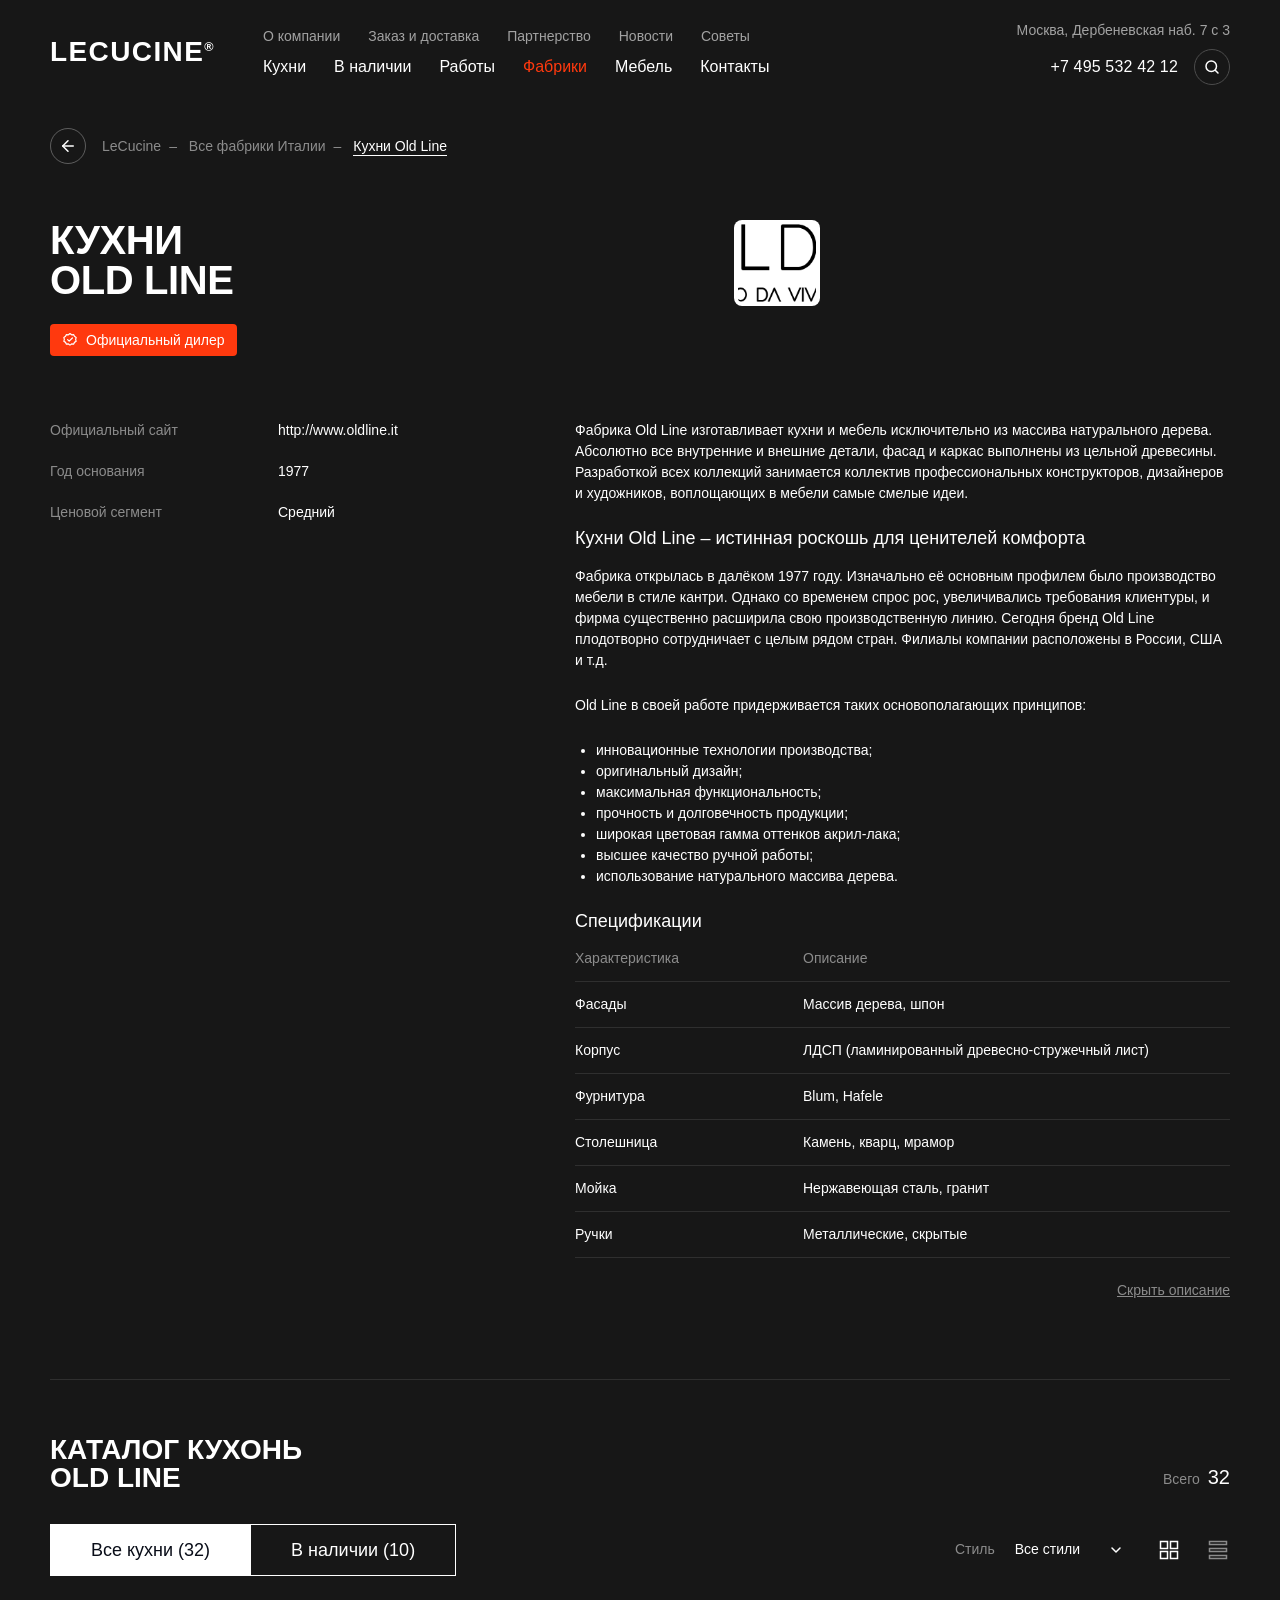
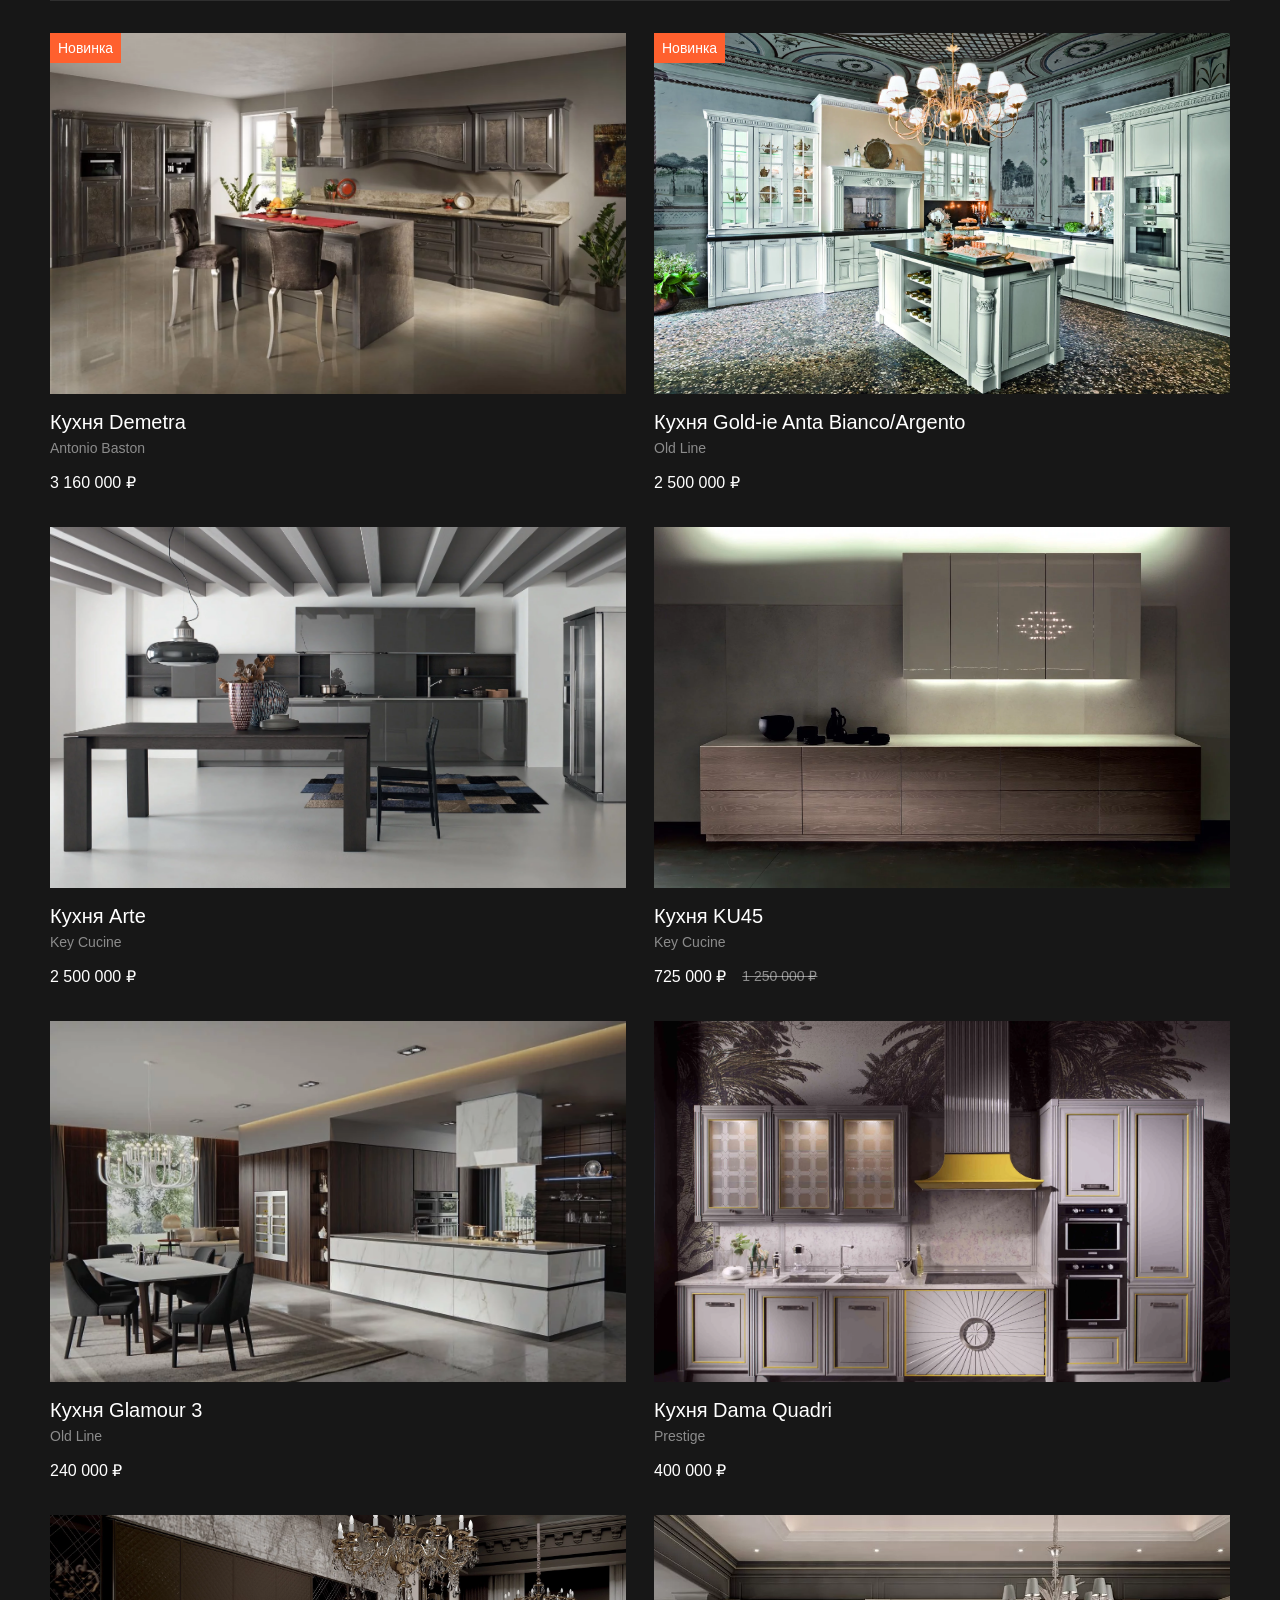
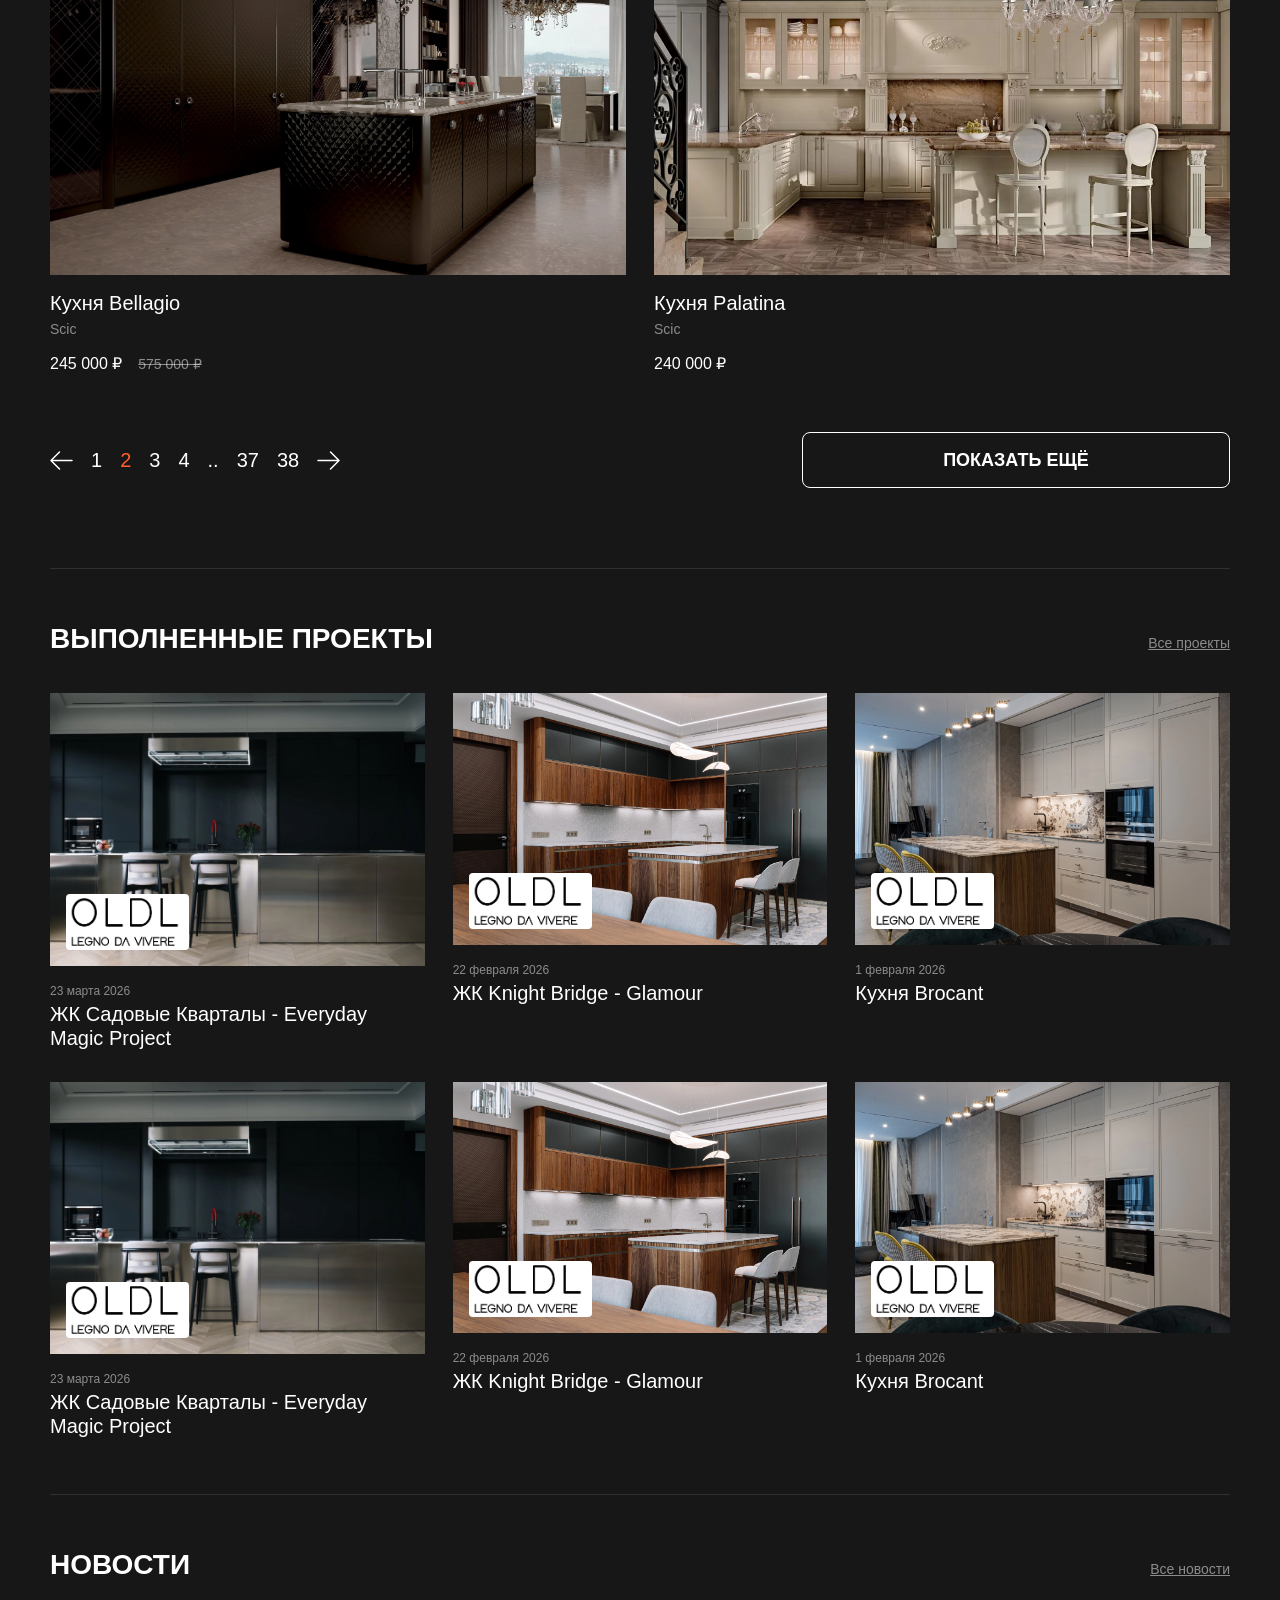
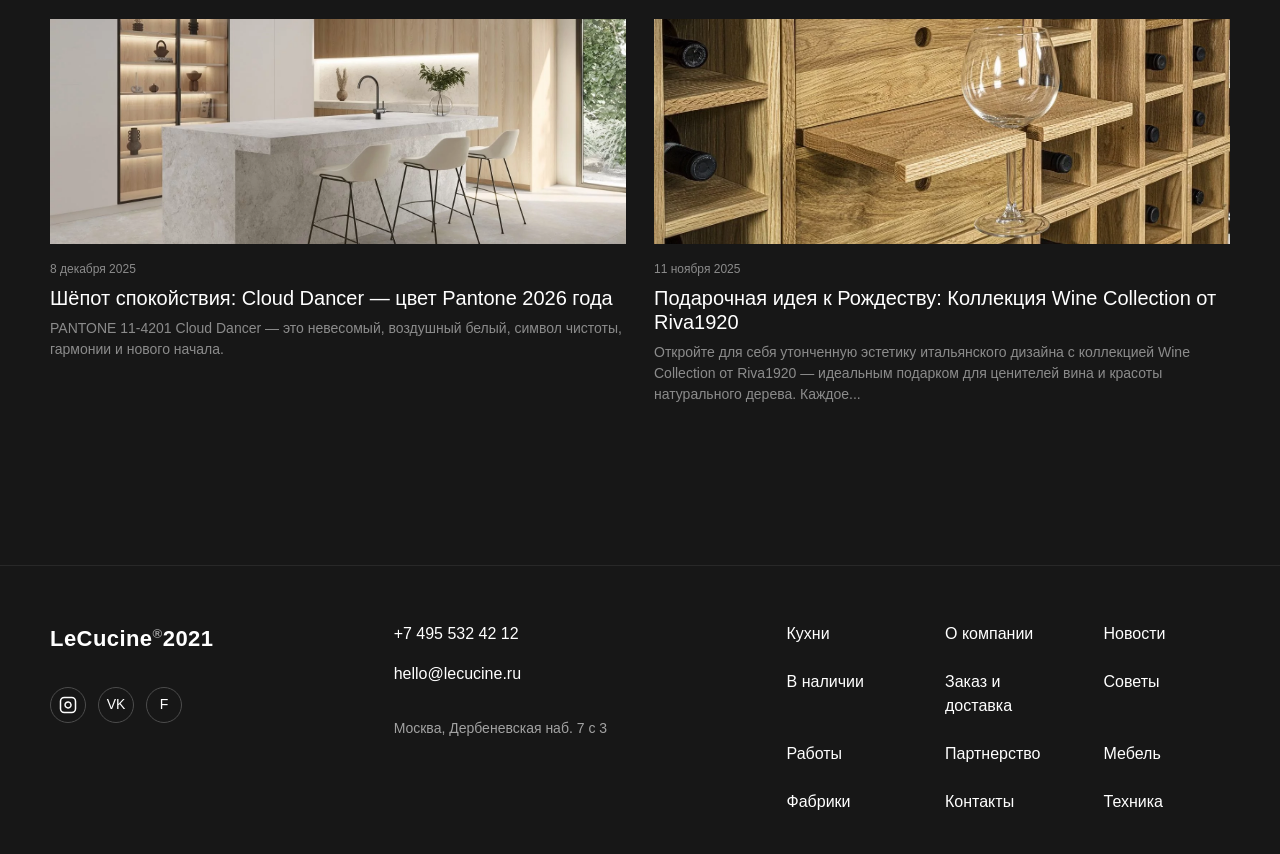
==== commit 38dec8c8: "Fix encoding: restore garbled Cyrillic in factory/index.html" ====
--- a/pages/factory/index.html
+++ b/pages/factory/index.html
@@ -436,7 +436,7 @@
             <div class="news-card__body">
               <div class="news-card__date">11 ноября 2025</div>
               <a href="/novosti/2" class="news-card__title">Подарочная идея к Рождеству: Коллекция Wine Collection от Riva1920</a>
-              <p class="news-card__excerpt">Откройте для себя утонченную эстетику итальянского дизайн�� с коллекцией Wine Collection от Riva1920 — идеальным подарком для ценителей вина и красоты натурального дерева. Каждое...</p>
+              <p class="news-card__excerpt">Откройте для себя утонченную эстетику итальянского дизайна с коллекцией Wine Collection от Riva1920 — идеальным подарком для ценителей вина и красоты натурального дерева. Каждое...</p>
             </div>
           </article>
         </div>
